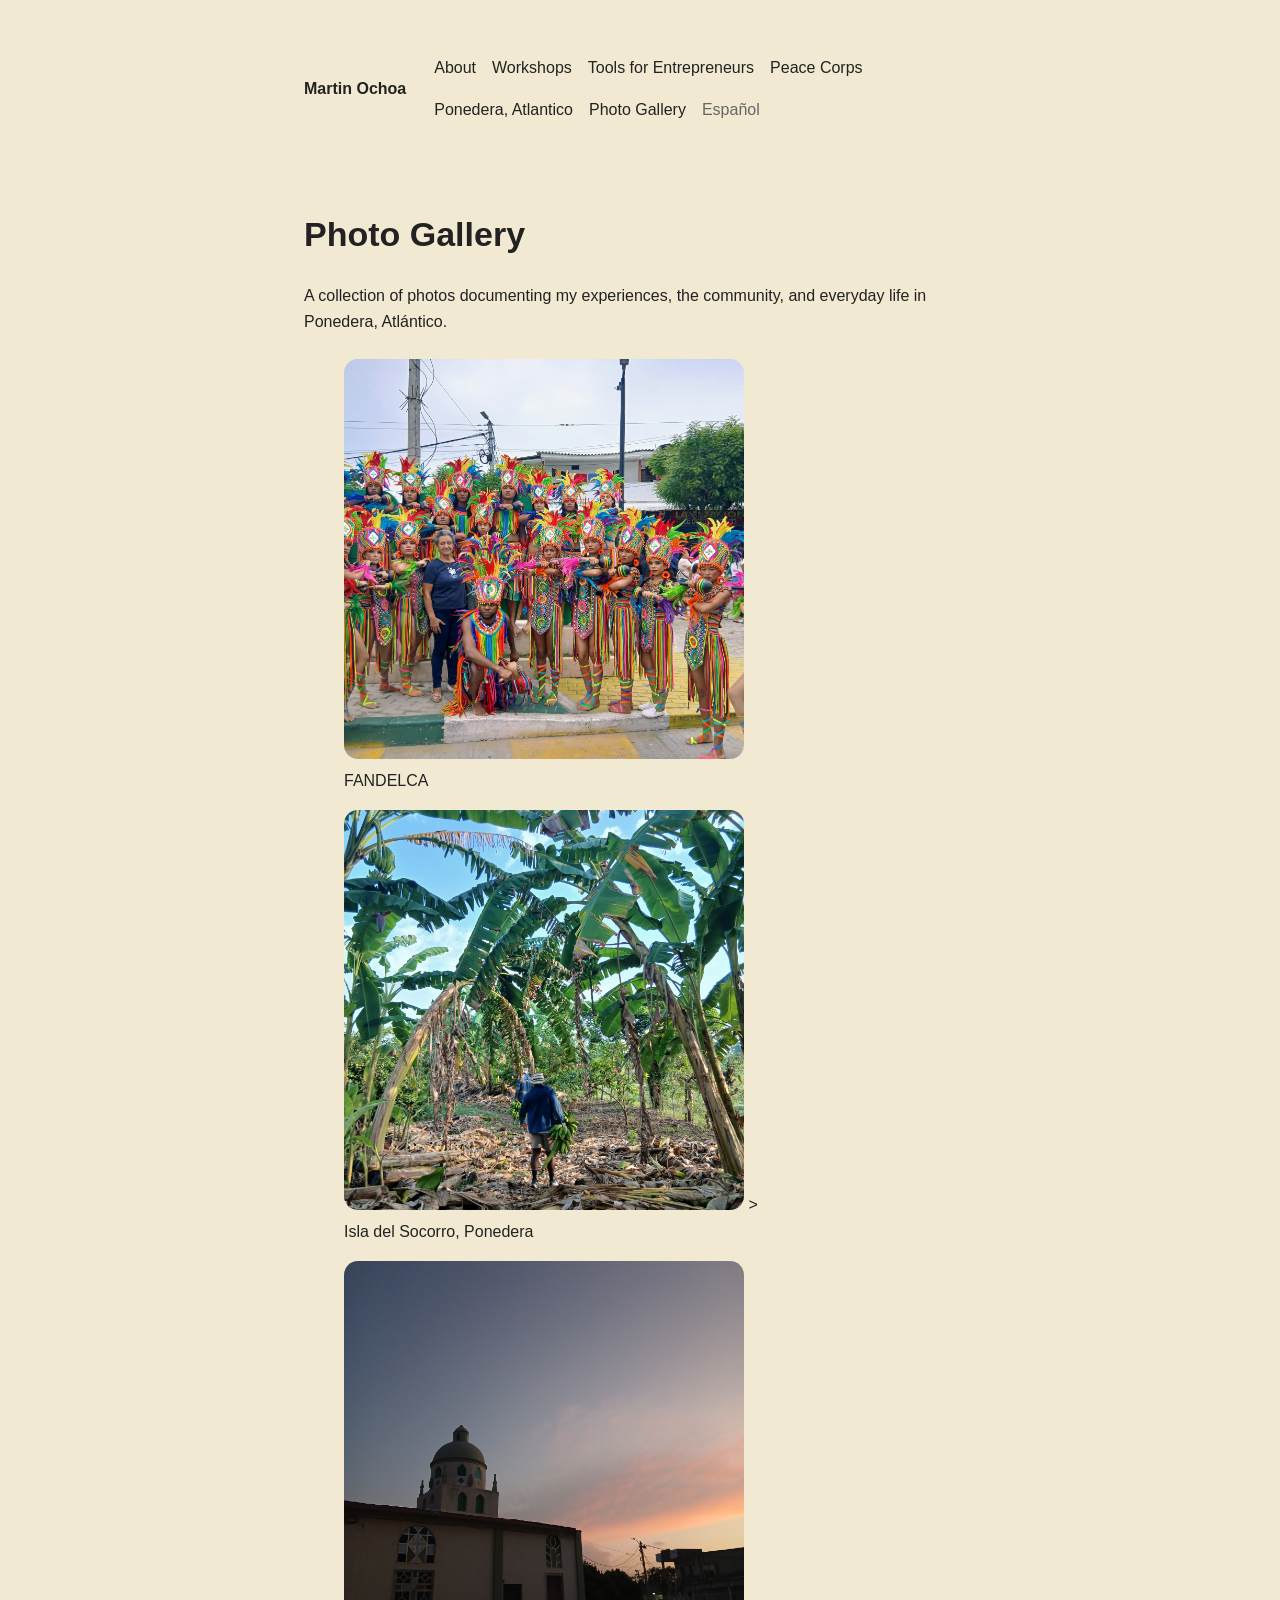
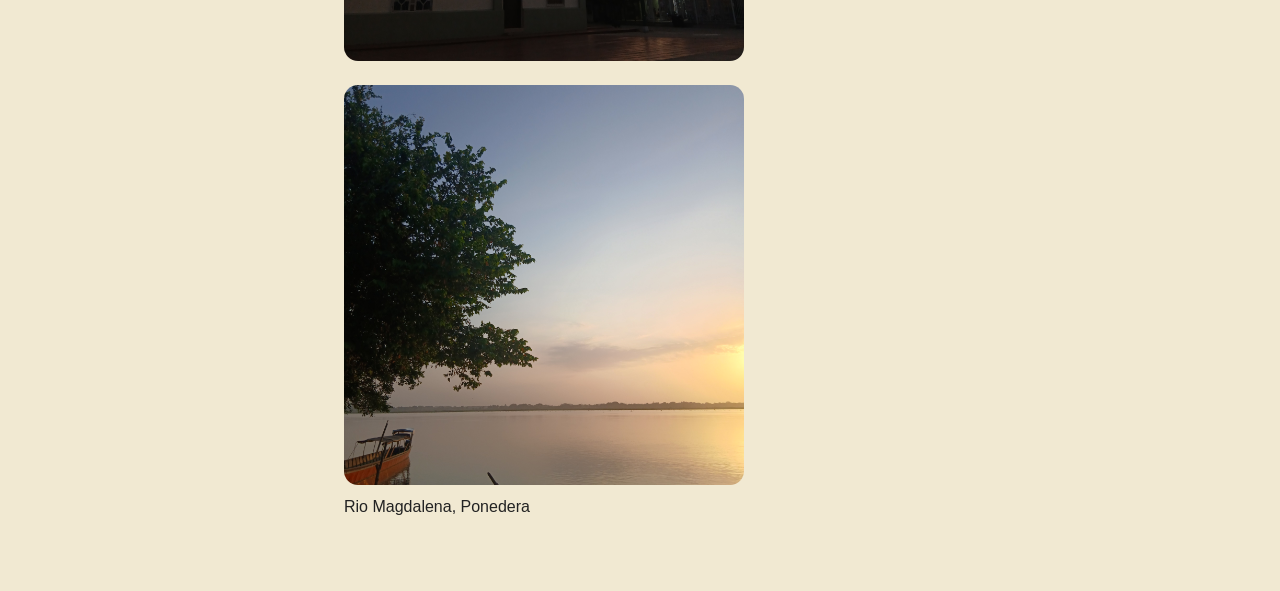
==== gallery.html @ 452b08e6 "Remove periods from figcaption text" ====
<!DOCTYPE html>
<html lang="en">

<head>
  <meta charset="UTF-8">
  <meta name="viewport" content="width=device-width, initial-scale=1.0">

  <title>Photo Gallery - Martin Ochoa</title>

  <link rel="stylesheet" href="style.css">
</head>

<body>

  <div class="container">

    <!-- HEADER -->

    <header>

      <a class="name" href="index.html">
        Martin Ochoa
      </a>

      <nav>

        <a
          href="about.html"
          data-en="About"
          data-es="Sobre mí"
        >
          About
        </a>

        <a
          href="workshops.html"
          data-en="Workshops"
          data-es="Talleres"
        >
          Workshops
        </a>

        <a
          href="tools.html"
          data-en="Tools for Entrepreneurs"
          data-es="Herramientas para Emprendedores"
        >
          Tools for Entrepreneurs
        </a>

        <a
          href="peace-corps.html"
          data-en="Peace Corps"
          data-es="Cuerpo de Paz"
        >
          Peace Corps
        </a>

        <a
          href="ponedera.html"
          data-en="Ponedera, Atlantico"
          data-es="Ponedera, Atlántico"
        >
          Ponedera, Atlantico
        </a>

        <a
          href="gallery.html"
          data-en="Photo Gallery"
          data-es="Galería de Fotos"
        >
          Photo Gallery
        </a>

        <button id="language-toggle">
          Español
        </button>

      </nav>

    </header>


    <!-- PHOTO GALLERY CONTENT -->

    <main>

      <h1
        data-en="Photo Gallery"
        data-es="Galería de Fotos"
      >
        Photo Gallery
      </h1>

      <p
        data-en="A collection of photos documenting my experiences, the community, and everyday life in Ponedera, Atlántico."
        data-es="Una colección de fotos que documentan mis experiencias, la comunidad y la vida cotidiana en Ponedera, Atlántico."
      >
        A collection of photos documenting my experiences, the community,
        and everyday life in Ponedera, Atlántico.
      </p>


      <div class="photo-gallery">

        <!-- PHOTO 1 -->

        <figure>

          <img src="PicFandelca.jpg" 
            alt="Fandelca" 
            class="Fandelca-picture">

          <figcaption
            data-en="Fandelca"
            data-es="Fandelca"
          >
            FANDELCA
          </figcaption>

        </figure>


        <!-- PHOTO 2 -->

        <figure>

          <img
            src="islasocorro.jpg"
            alt="islasocorro"
            class="imagen-isla">
          >

          <figcaption
            data-en="Socorro Island Ponedera"
            data-es="Isla del Socorro Ponedera"
          >
            Isla del Socorro, Ponedera
          </figcaption>

        </figure>


        <!-- PHOTO 3 -->

        <figure>

          <img
            src="Iglesiapon.jpg"
            alt="Ponedera Iglesia"
          >

          <figcaption
            data-en="San Jose Church, Ponedera."
            data-es="Parroquia San Jose, Ponedera"
             class="imagen-iglesia"
          
          Parroquia San Jose, Ponedera.
          </figcaption>

        </figure>


        <!-- PHOTO 4 -->

        <figure>

          <img
            src="tripleaaa.jpg"
            alt="triplea"
             class="imagen-triplea"
            
          >

          <figcaption
            data-en="Magdalena River, Ponedera"
            data-es="Malecon Ponedera"
          >
            Rio Magdalena, Ponedera
          </figcaption>

        </figure>

      </div>

    </main>

  </div>


  <script src="script.js"></script>

</body>

</html>
---- style.css ----
:root {
  --background: #F1E9D2;
  --text: #222222;
  --muted: #666666;
  --border: #dddddd;
}


/* BASIC RESET */

* {
  box-sizing: border-box;
}


html {
  scroll-behavior: smooth;
}


body {
  margin: 0;

  background: var(--background);
  color: var(--text);

  font-family:
    -apple-system,
    BlinkMacSystemFont,
    "Segoe UI",
    Helvetica,
    Arial,
    sans-serif;

  font-size: 16px;
  line-height: 1.65;
}


/* PAGE WIDTH */

.container {
  width: 100%;
  max-width: 720px;

  margin: 0 auto;

  padding: 55px 24px;
}


/* HEADER */

header {
  display: flex;
  align-items: center;

  gap: 28px;

  margin-bottom: 90px;
}


.name {
  margin-right: auto;

  font-weight: 600;

  white-space: nowrap;
}


nav {
  display: flex;
  align-items: center;

  gap: 16px;

  flex-wrap: wrap;
}


/* LINKS */

a {
  color: var(--text);

  text-decoration: none;
}


a:hover {
  text-decoration: underline;
}


/* MAIN */

main {
  max-width: 640px;
}


h1 {
  margin-top: 0;
  margin-bottom: 28px;

  font-size: 34px;
  line-height: 1.2;

  font-weight: 650;
}


h2 {
  margin-top: 55px;
  margin-bottom: 18px;

  font-size: 22px;
}


p {
  margin-top: 0;
  margin-bottom: 24px;
}


/* PROFILE PICTURE */

.profile-picture {
  width: 100%;
  max-width: 320px;

  height: auto;

  display: block;

  margin-top: 35px;

  border-radius: 4px;
}


/* LANGUAGE BUTTON */

#language-toggle {
  padding: 0;

  background: none;

  border: none;

  color: var(--muted);

  font: inherit;

  cursor: pointer;
}


#language-toggle:hover {
  color: var(--text);

  text-decoration: underline;
}


/* FOOTER */

footer {
  margin-top: 70px;
}


.footer-links {
  margin: 0;

  padding-left: 20px;
}


.footer-links li {
  margin-bottom: 4px;
}


/* MOBILE */

@media (max-width: 700px) {

  .container {
    padding: 32px 20px;
  }


  header {
    flex-direction: column;

    align-items: flex-start;

    gap: 18px;

    margin-bottom: 60px;
  }


  nav {
    justify-content: flex-start;
  }


  h1 {
    font-size: 30px;
  }

}

/* PHOTO GALLERY */

.photo-gallery img {
  width: 400px;
  height: 400px;
  object-fit: cover;
  border-radius: 14px;
}

/* WORKSHOP IMAGES */

.imagen-chess,
.imagen-finanzas,
.imagen-poster,
.imagen-ingles {
  width: 300px;
  height: 310px;
  object-fit: cover;
  border-radius: 12px;
  margin: 20px 0;
  display: block;
}
/* PROFILE PICTURE + TEXT */

.profile-section {
  display: flex;
  align-items: center;
  gap: 35px;
  margin-top: 35px;
}

.profile-picture {
  width: 250px;
  height: auto;
  flex-shrink: 0;
  border-radius: 4px;
}
.imagen-pc {
  width: 250px;
  height: auto;
  display: block;
  border-radius: 4px;
}
.imagen-miami {
  width: 300px;
  height: auto;
  display: block;
  border-radius: 6px;
.profile-text {
  flex: 1;
}

.profile-text h2 {
  margin-top: 0;
}


/* MOBILE */

@media (max-width: 650px) {

  .profile-section {
    flex-direction: column;
    align-items: flex-start;
  }

  .profile-picture {
    width: 100%;
    max-width: 300px;
  }

}
.survey-link {
  color: #264bbd;
  font-family: Georgia, serif;
  font-size: 18px;
  font-weight: bold;
  text-decoration: none;
}

.survey-link:hover {
  olor: #264bbd;
  font-family: Georgia, serif;
  font-size: 18px;
  font-weight: bold;
  text-decoration: none;
  text-decoration: underline;
}
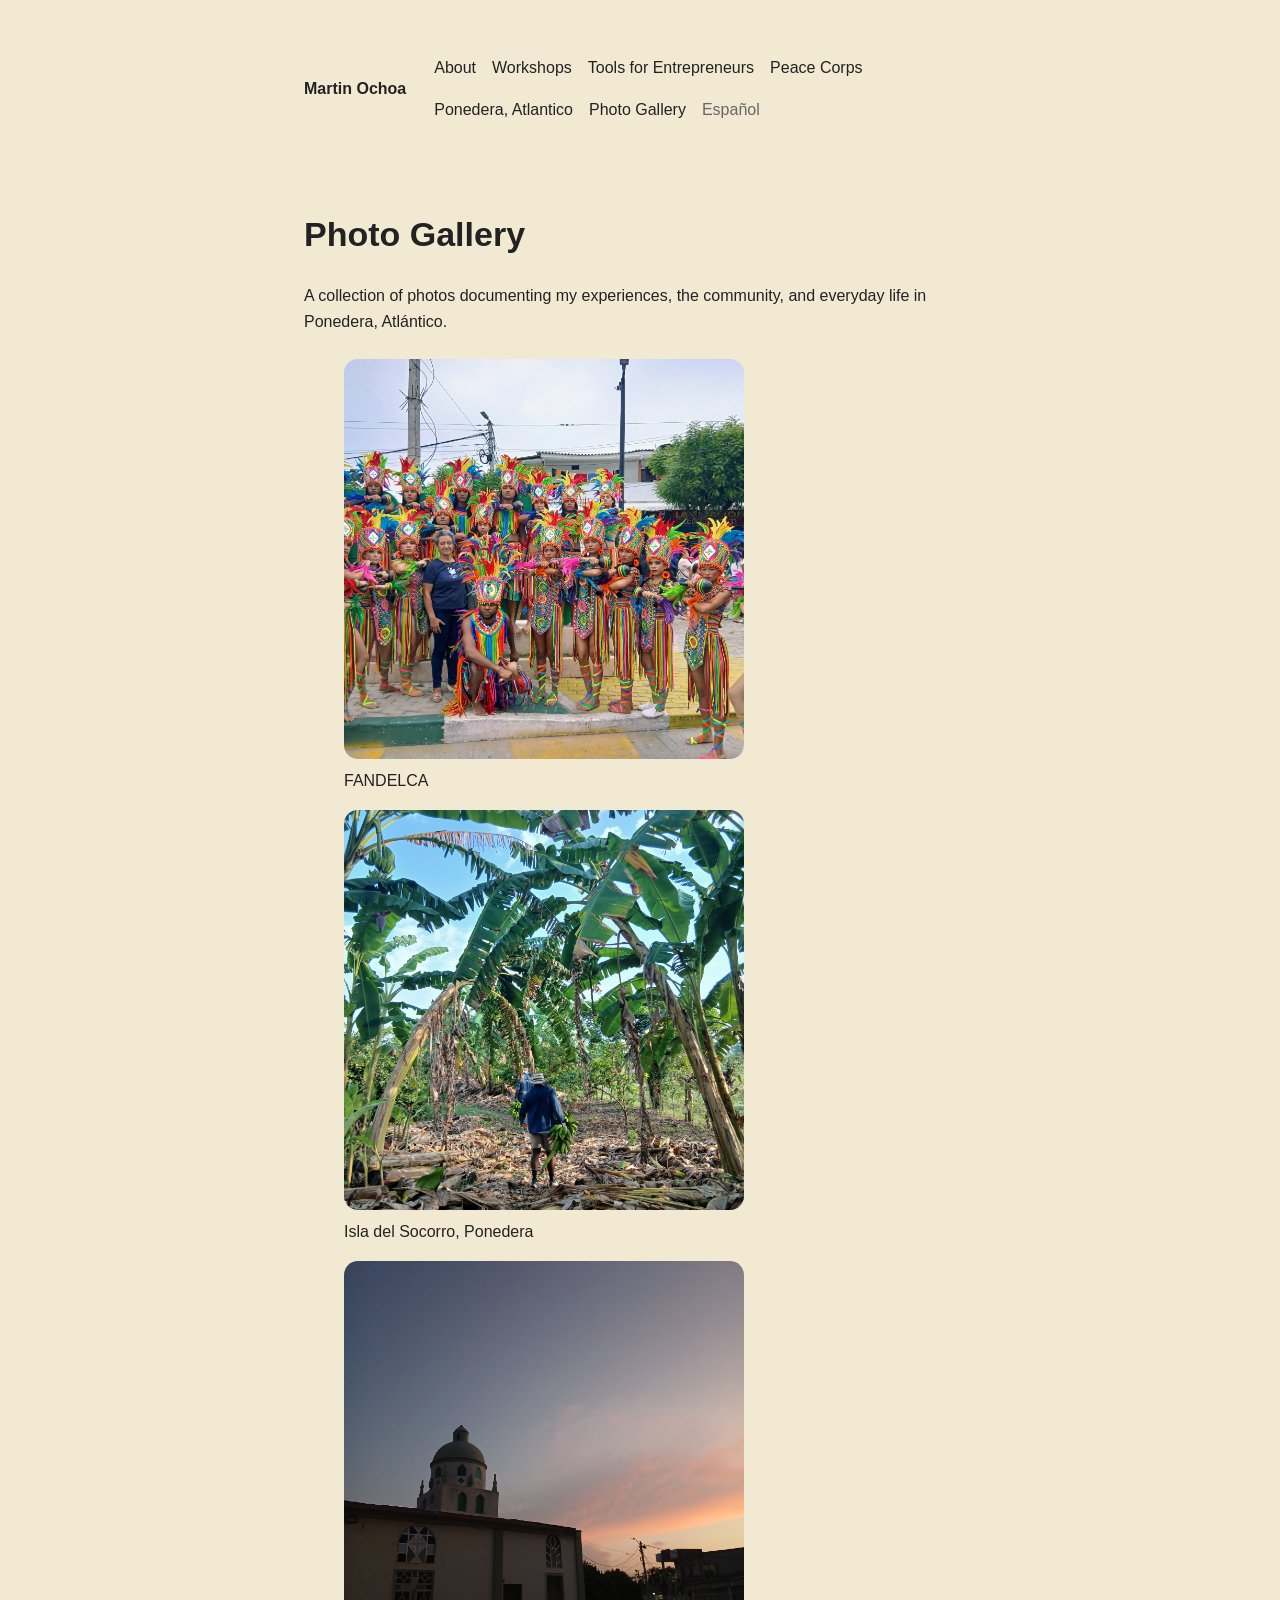
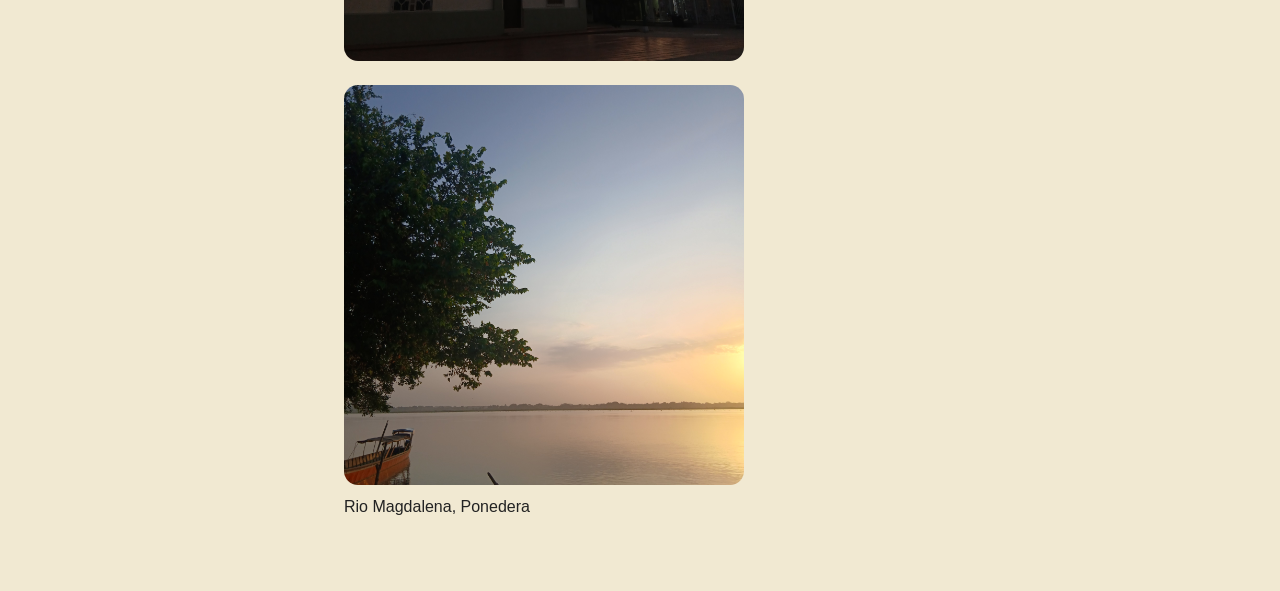
==== commit d3865554: "Fix img tag by removing extra closing tag Removed unnecessary closing tag for img element." ====
--- a/gallery.html
+++ b/gallery.html
@@ -129,8 +129,7 @@
             src="islasocorro.jpg"
             alt="islasocorro"
             class="imagen-isla">
-          >
-
+          
           <figcaption
             data-en="Socorro Island Ponedera"
             data-es="Isla del Socorro Ponedera"
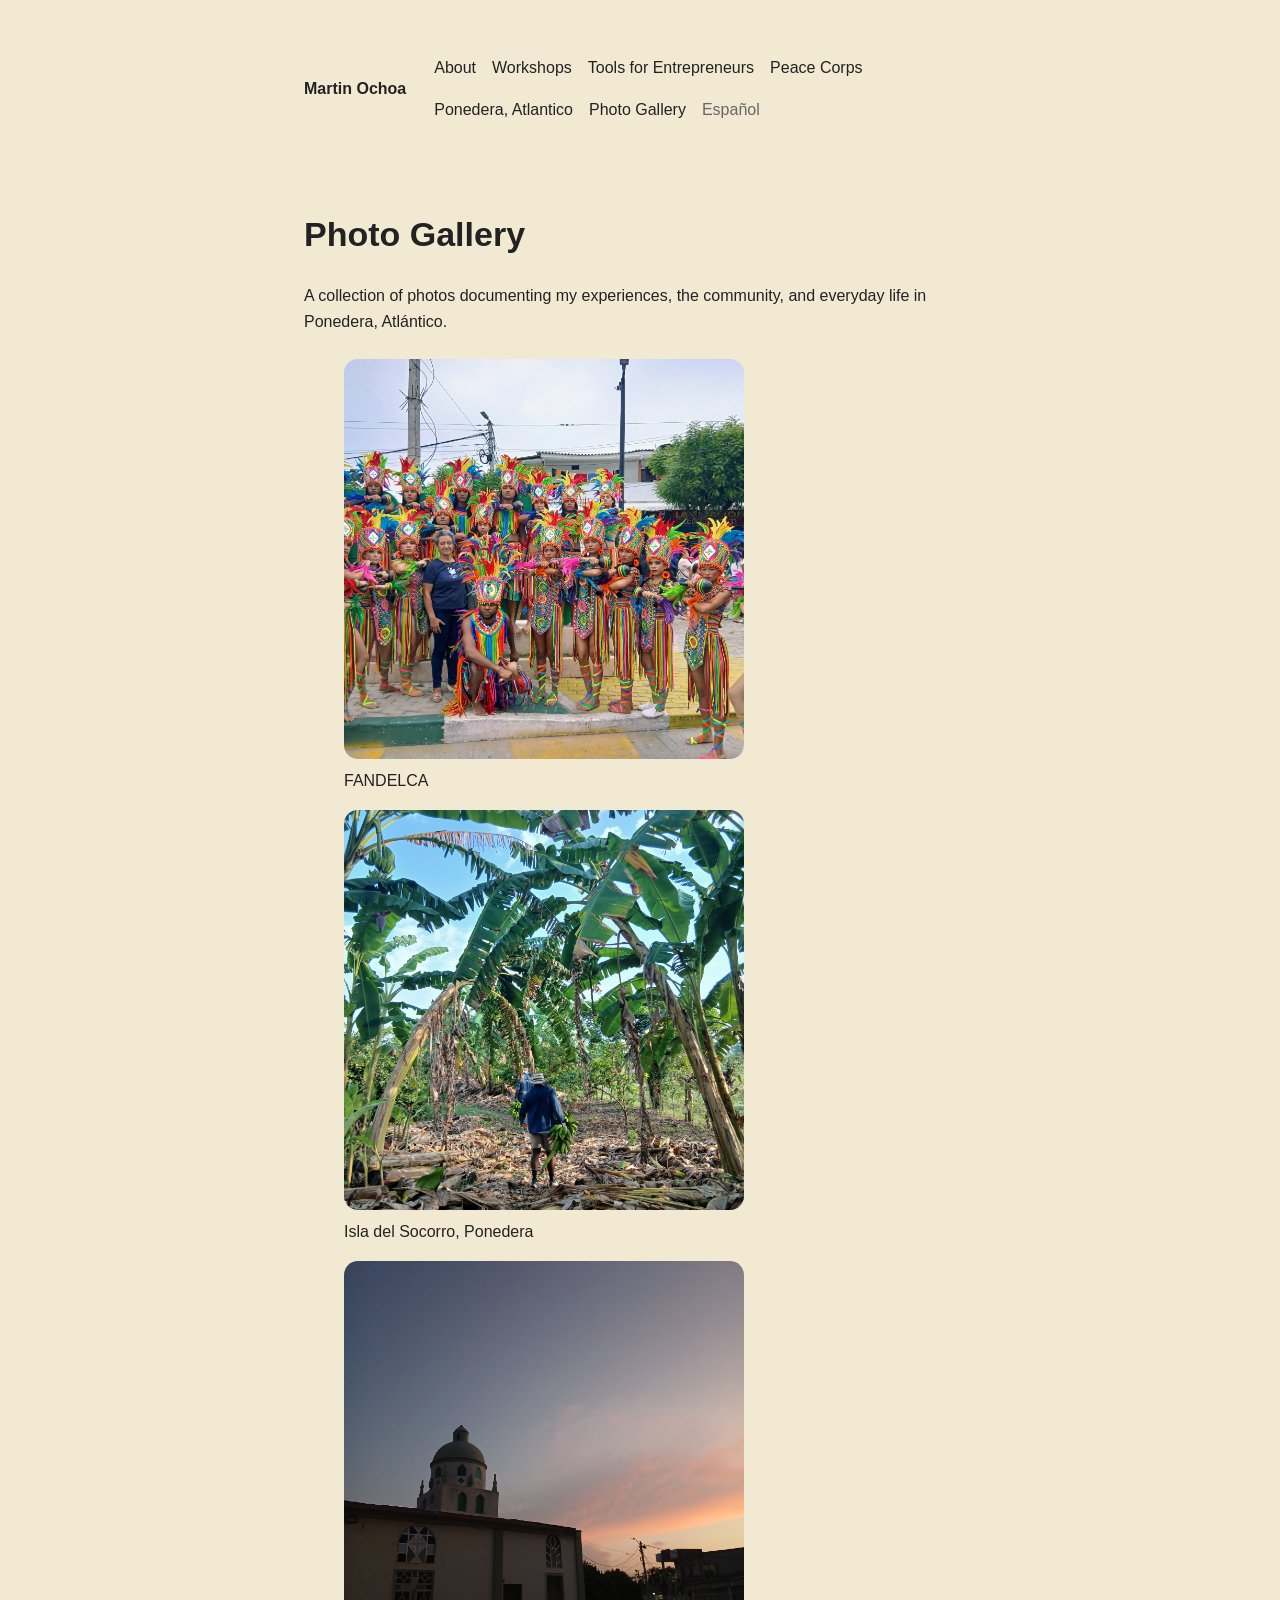
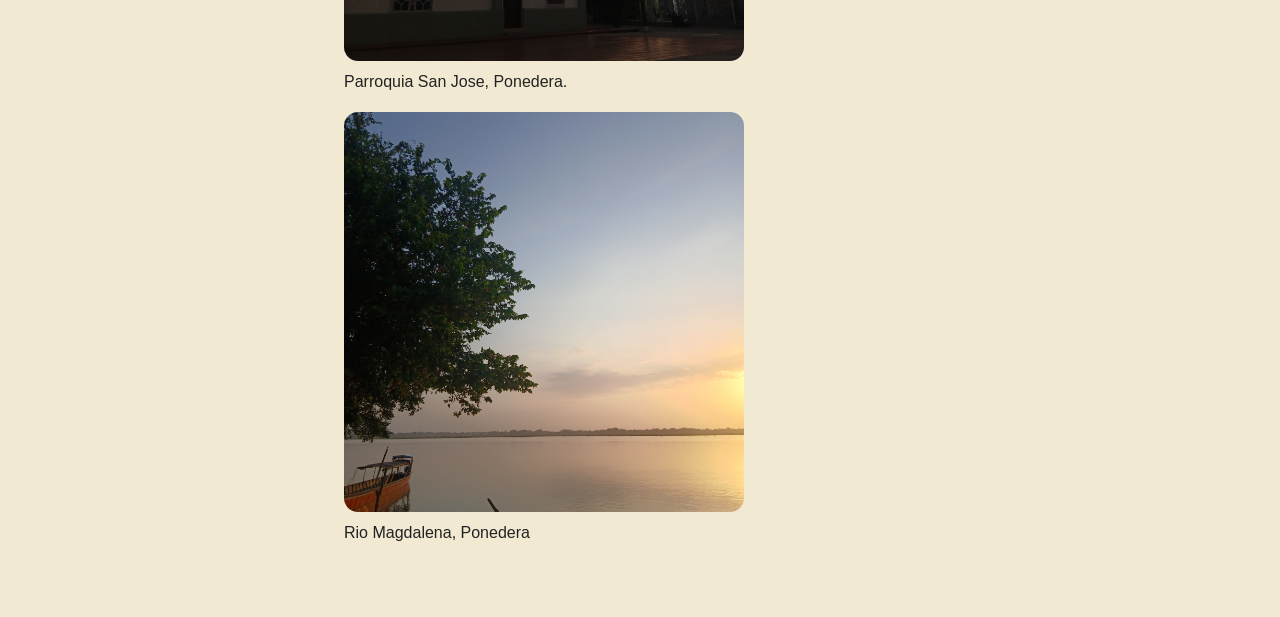
==== commit 02e70d63: "Enhance gallery image and caption structure Added class to image and cleaned up figcaption." ====
--- a/gallery.html
+++ b/gallery.html
@@ -147,16 +147,16 @@
           <img
             src="Iglesiapon.jpg"
             alt="Ponedera Iglesia"
-          >
-
+            class="imagen-iglesia"
+            >
+          
           <figcaption
             data-en="San Jose Church, Ponedera."
             data-es="Parroquia San Jose, Ponedera"
-             class="imagen-iglesia"
-          
-          Parroquia San Jose, Ponedera.
-          </figcaption>
-
+             >
+            Parroquia San Jose, Ponedera.
+             </figcaption>
+        
         </figure>
 
 
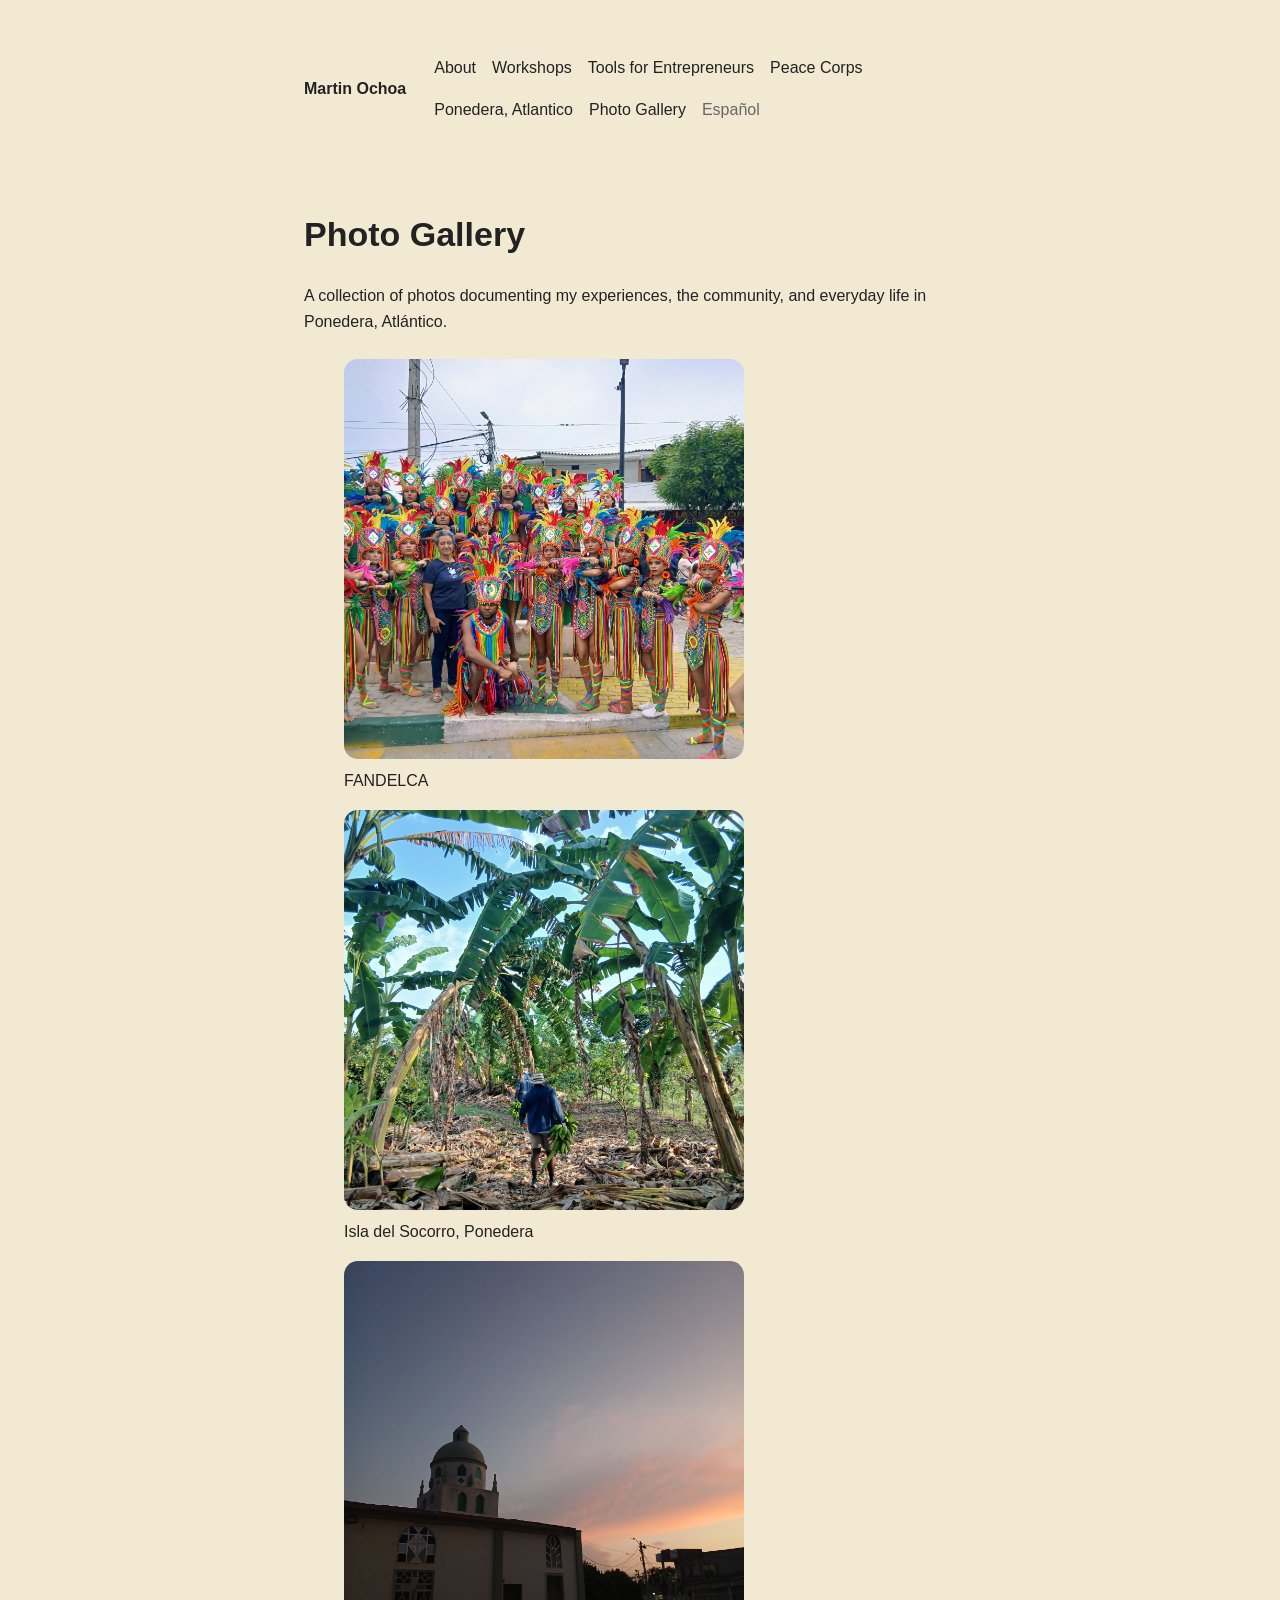
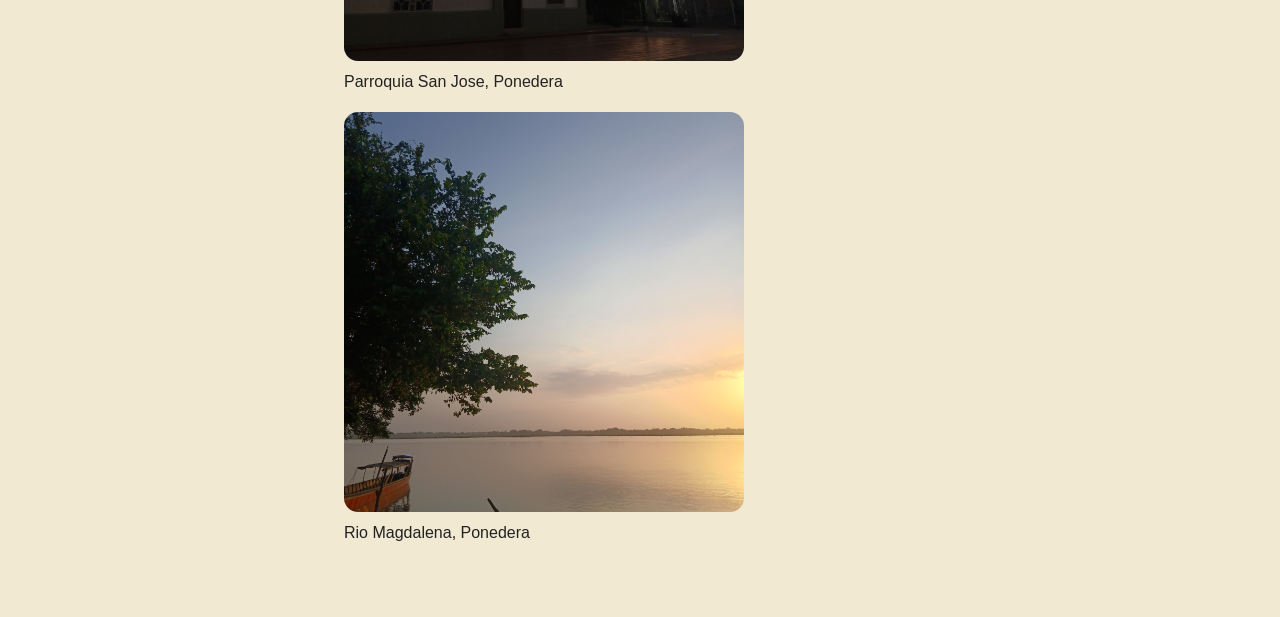
==== commit 85a02783: "Fix figcaption text formatting in gallery.html" ====
--- a/gallery.html
+++ b/gallery.html
@@ -154,7 +154,7 @@
             data-en="San Jose Church, Ponedera."
             data-es="Parroquia San Jose, Ponedera"
              >
-            Parroquia San Jose, Ponedera.
+            Parroquia San Jose, Ponedera
              </figcaption>
         
         </figure>
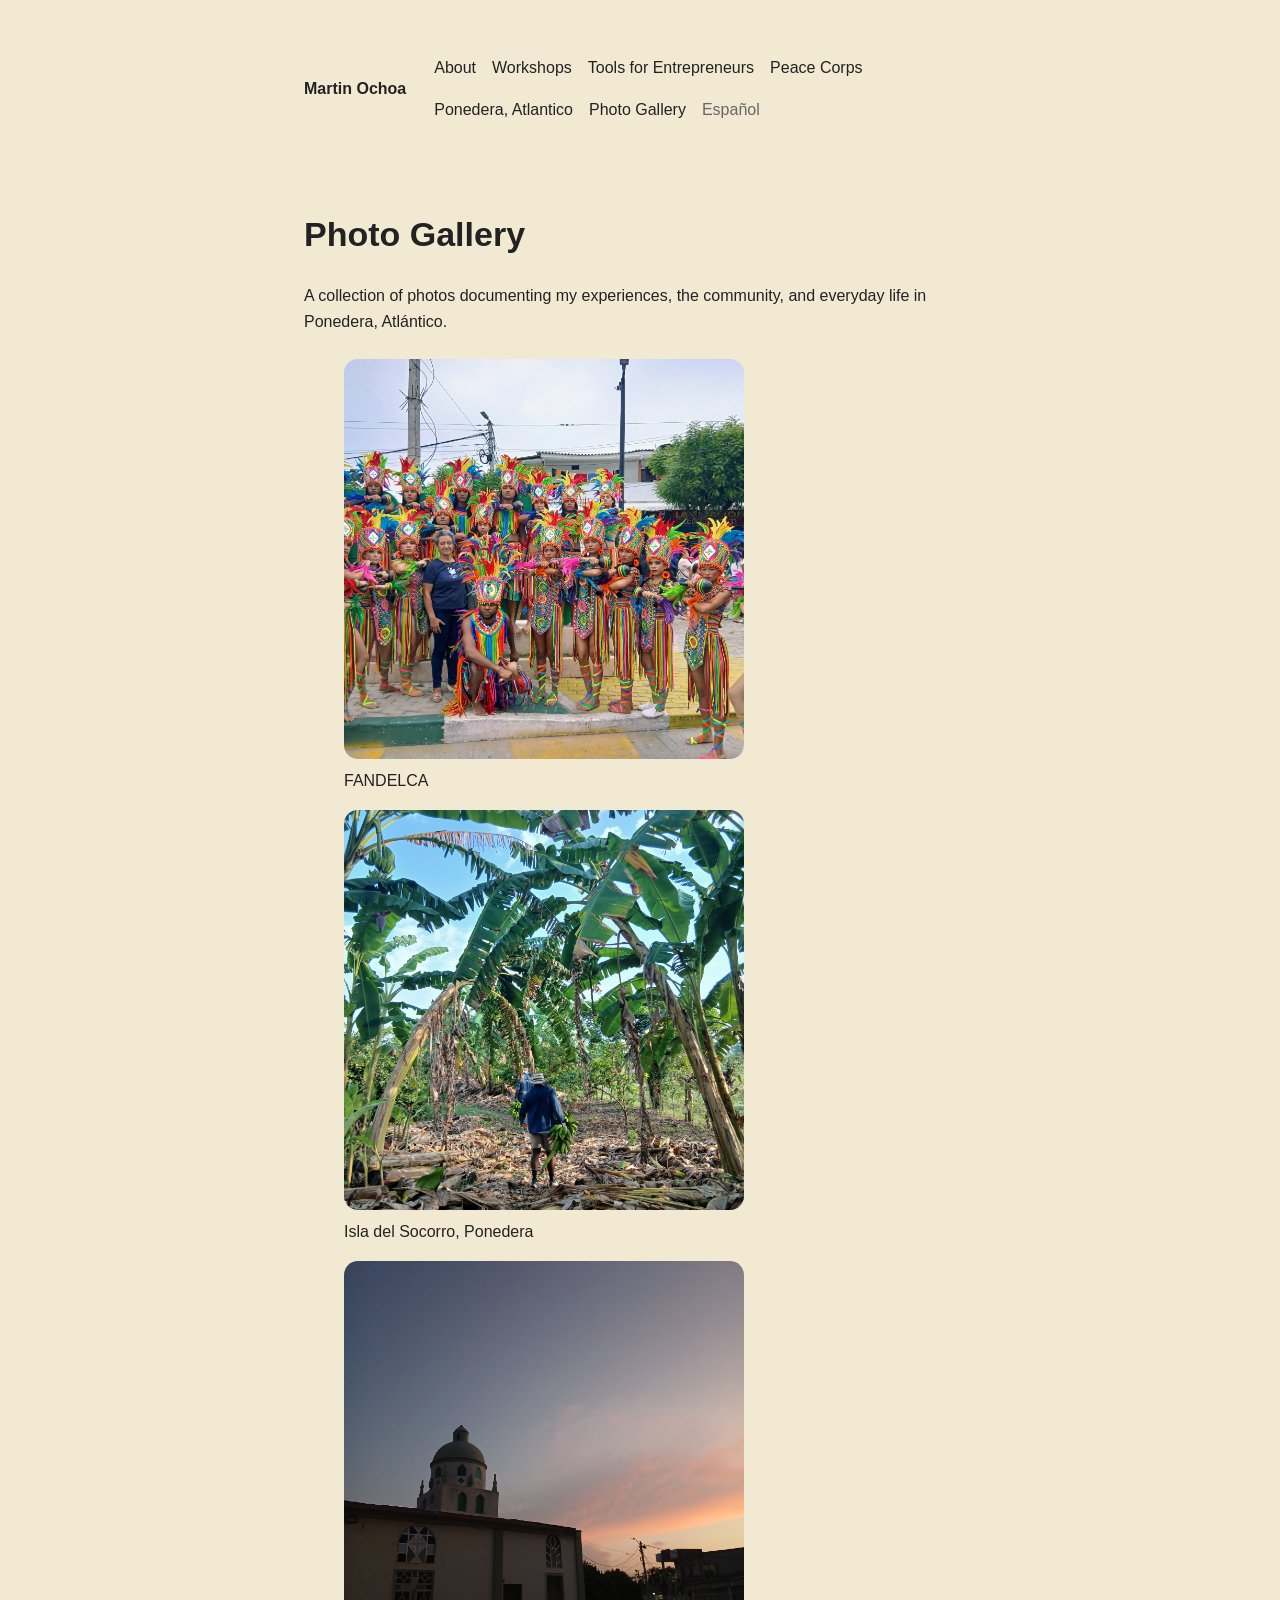
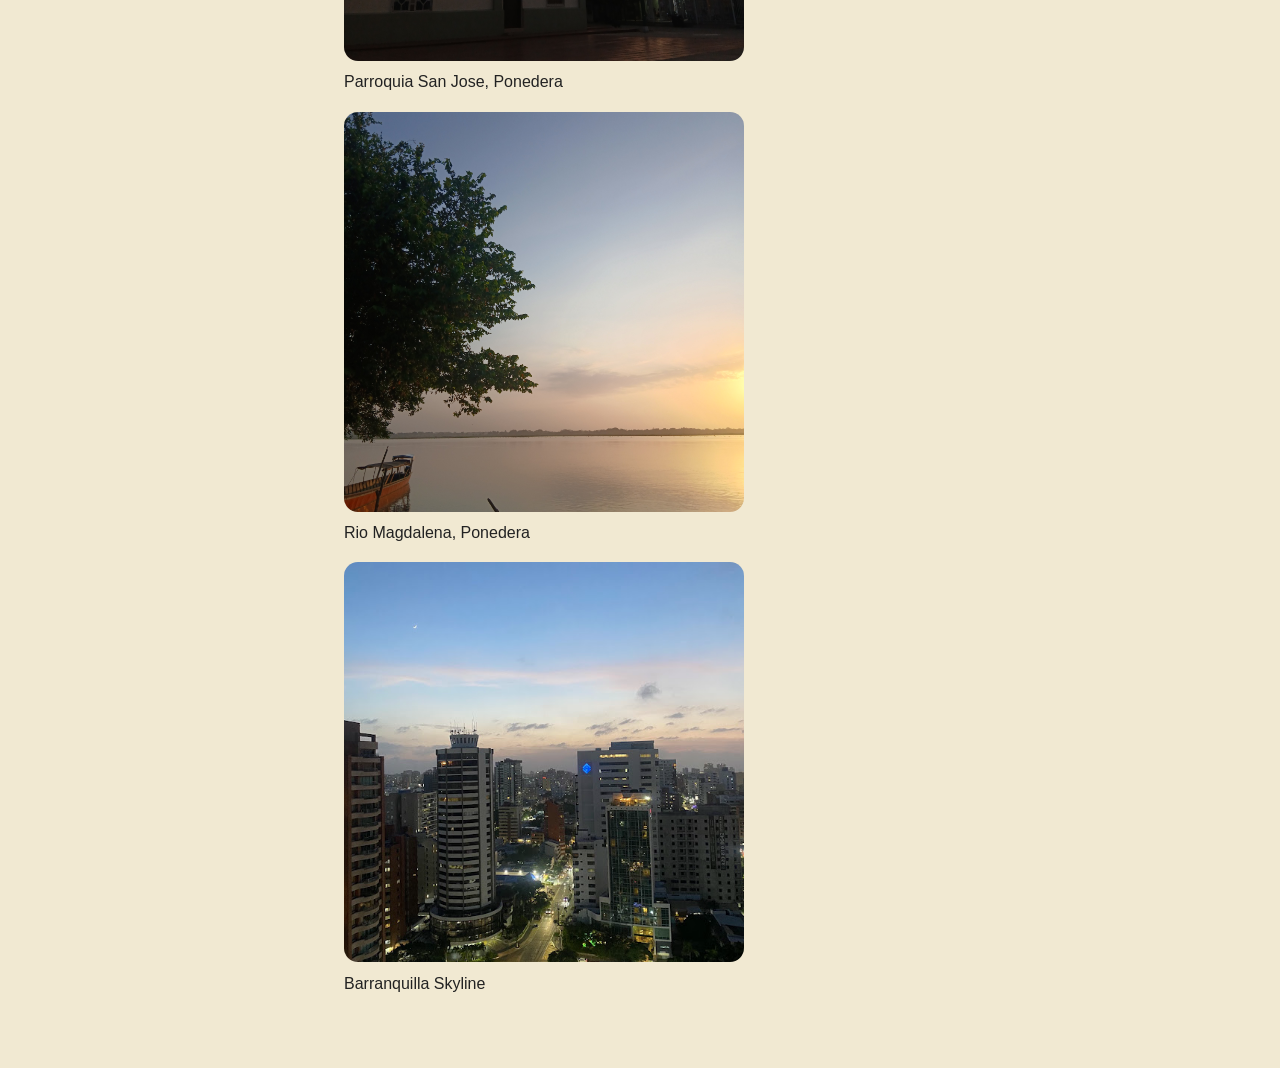
==== commit c11041d1: "Add Barranquilla Skyline image and caption" ====
--- a/gallery.html
+++ b/gallery.html
@@ -179,7 +179,24 @@
           </figcaption>
 
         </figure>
-
+                      <!-- PHOTO 5 -->
+
+        <figure>
+
+          <img
+            src="baqskyline.png"
+            alt="baqskyline"
+            class="imagen-skyline"
+            >
+          
+          <figcaption
+            data-en="Barranquilla Skyline"
+            data-es="Barranquilla, Atardecer"
+             >
+            Barranquilla Skyline
+             </figcaption>
+        
+        </figure>
       </div>
 
     </main>
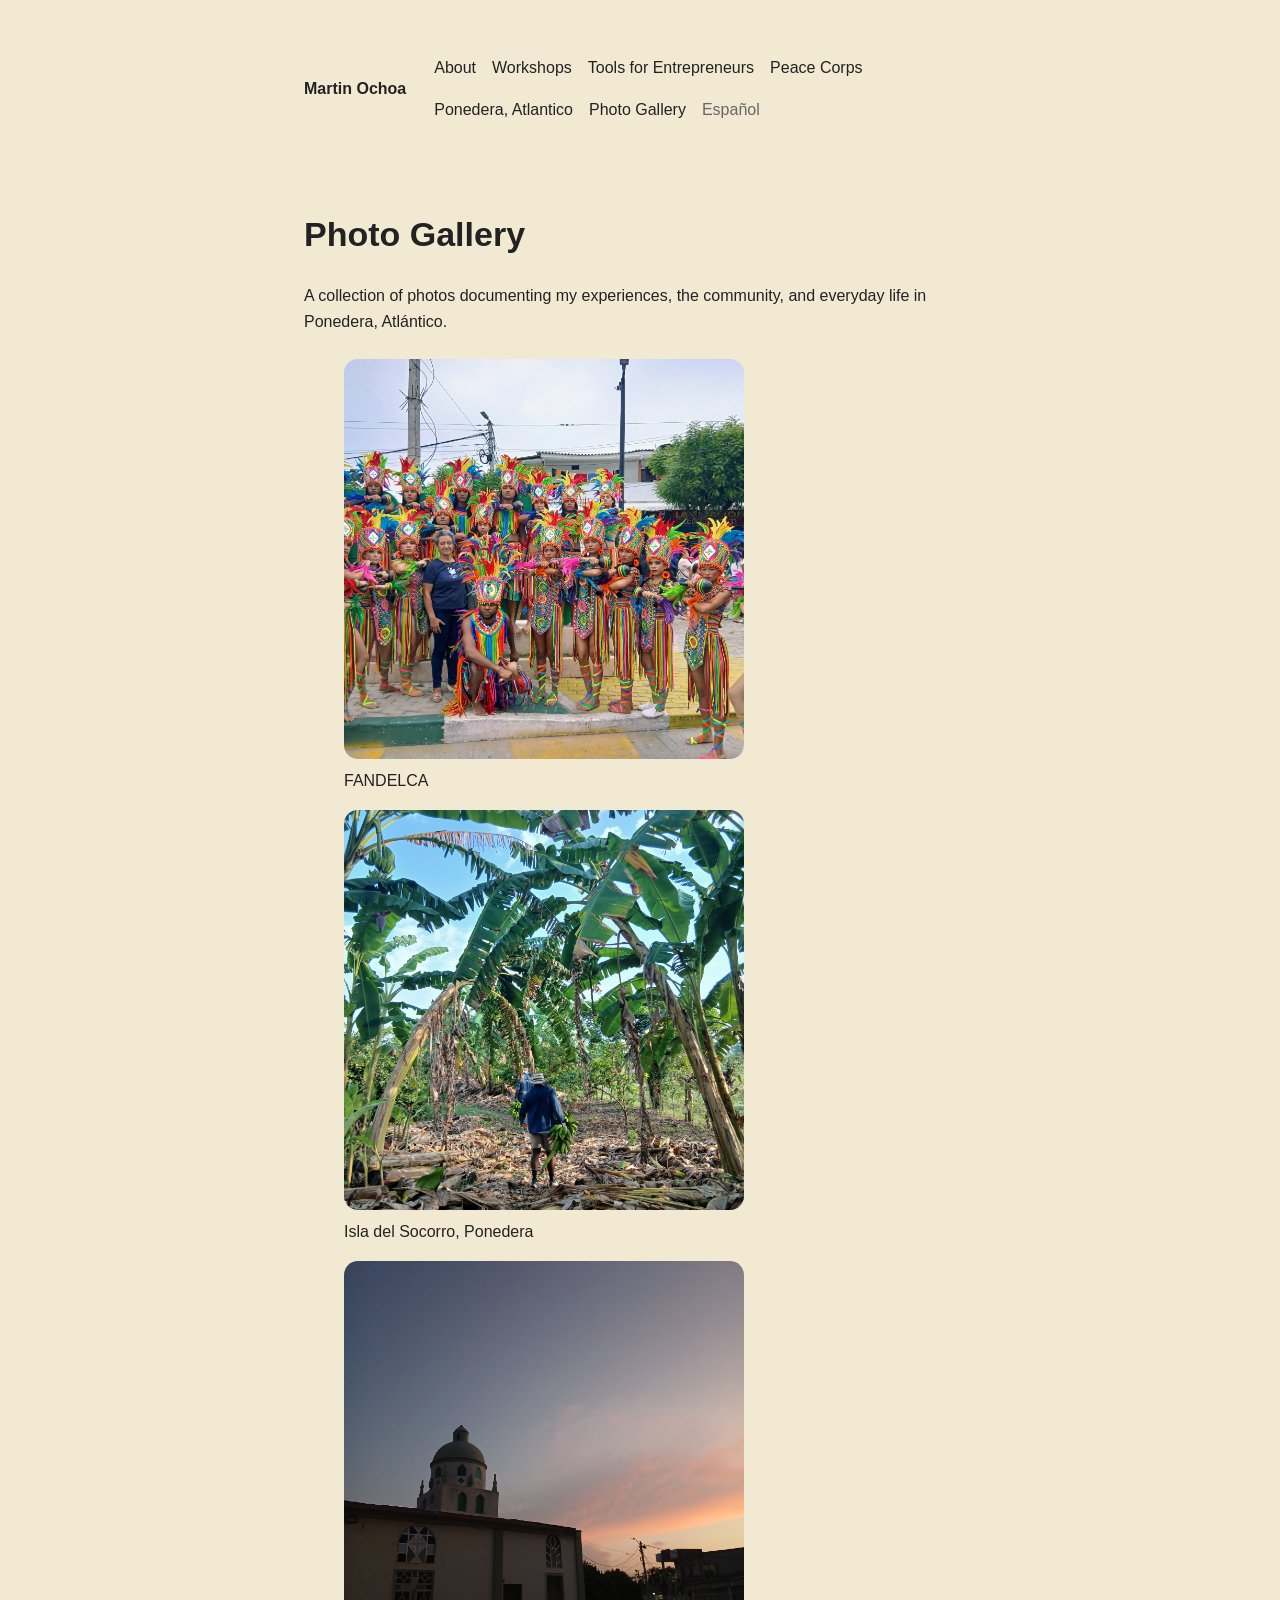
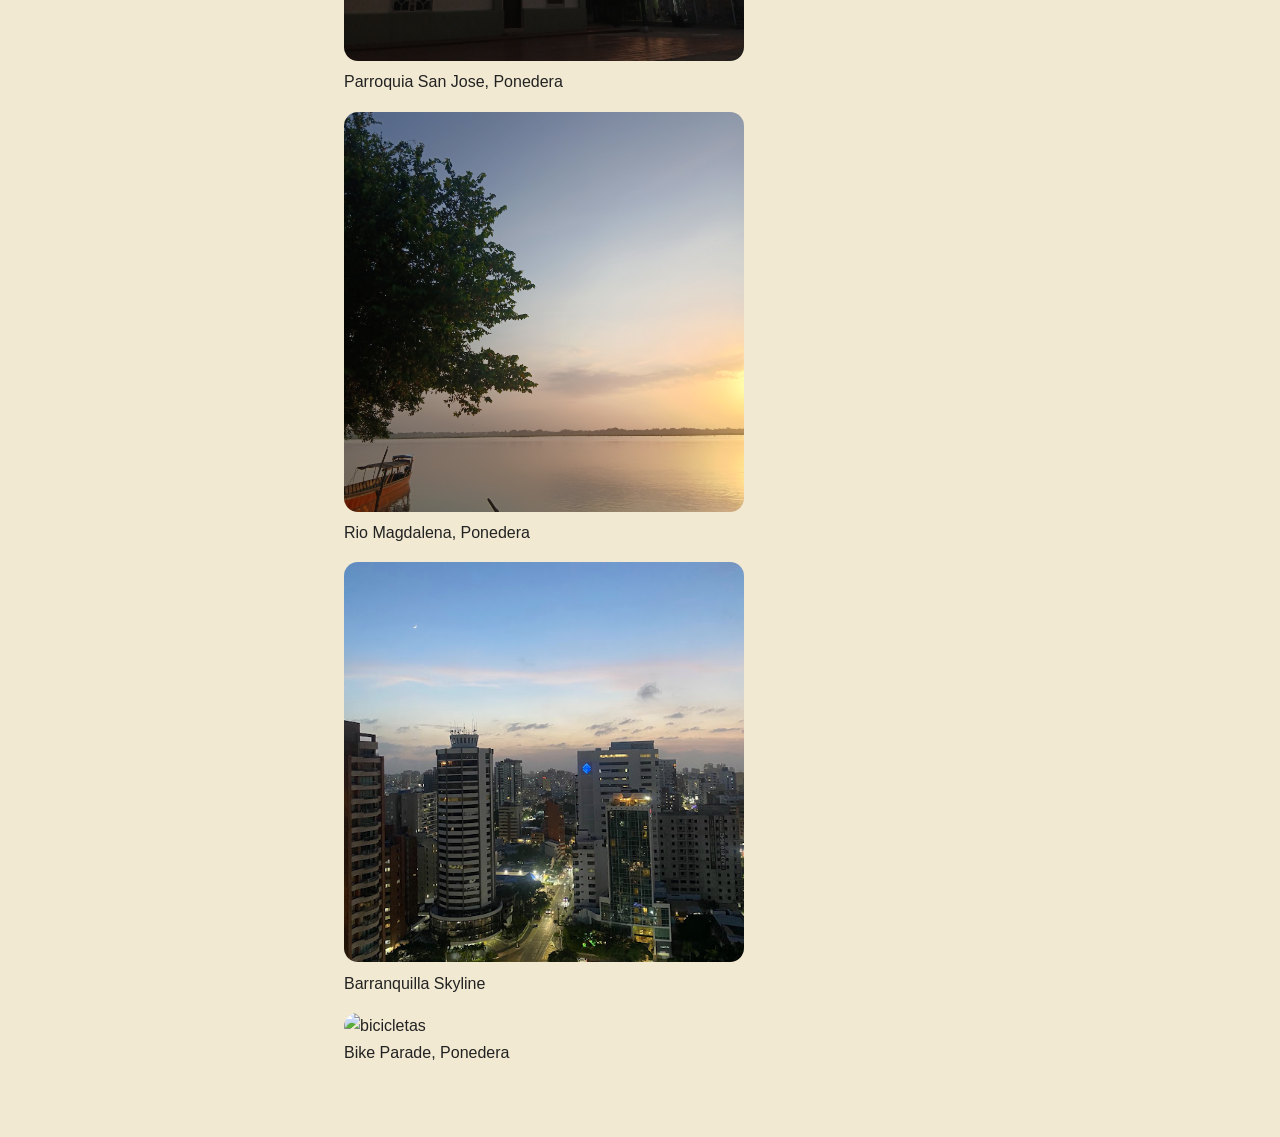
==== commit 5955b78b: "Add new figure for Bike Parade in gallery" ====
--- a/gallery.html
+++ b/gallery.html
@@ -197,6 +197,24 @@
              </figcaption>
         
         </figure>
+        <!-- PHOTO 6 -->
+
+        <figure>
+
+          <img
+            src="bicicletas.HEIC"
+            alt="bicicletas"
+            class="imagen-bicis"
+            >
+          
+          <figcaption
+            data-en="Bike Parade, Ponedera"
+            data-es="Ciclo-via, Ponedera"
+             >
+            Bike Parade, Ponedera
+             </figcaption>
+        
+        </figure>
       </div>
 
     </main>
--- a/style.css
+++ b/style.css
@@ -231,10 +231,10 @@
 .imagen-finanzas,
 .imagen-poster,
 .imagen-ingles {
-  width: 300px;
-  height: 310px;
+  width: 100%;
+  height: auto;
   object-fit: cover;
-  border-radius: 12px;
+  border-radius: 4px;
   margin: 20px 0;
   display: block;
 }
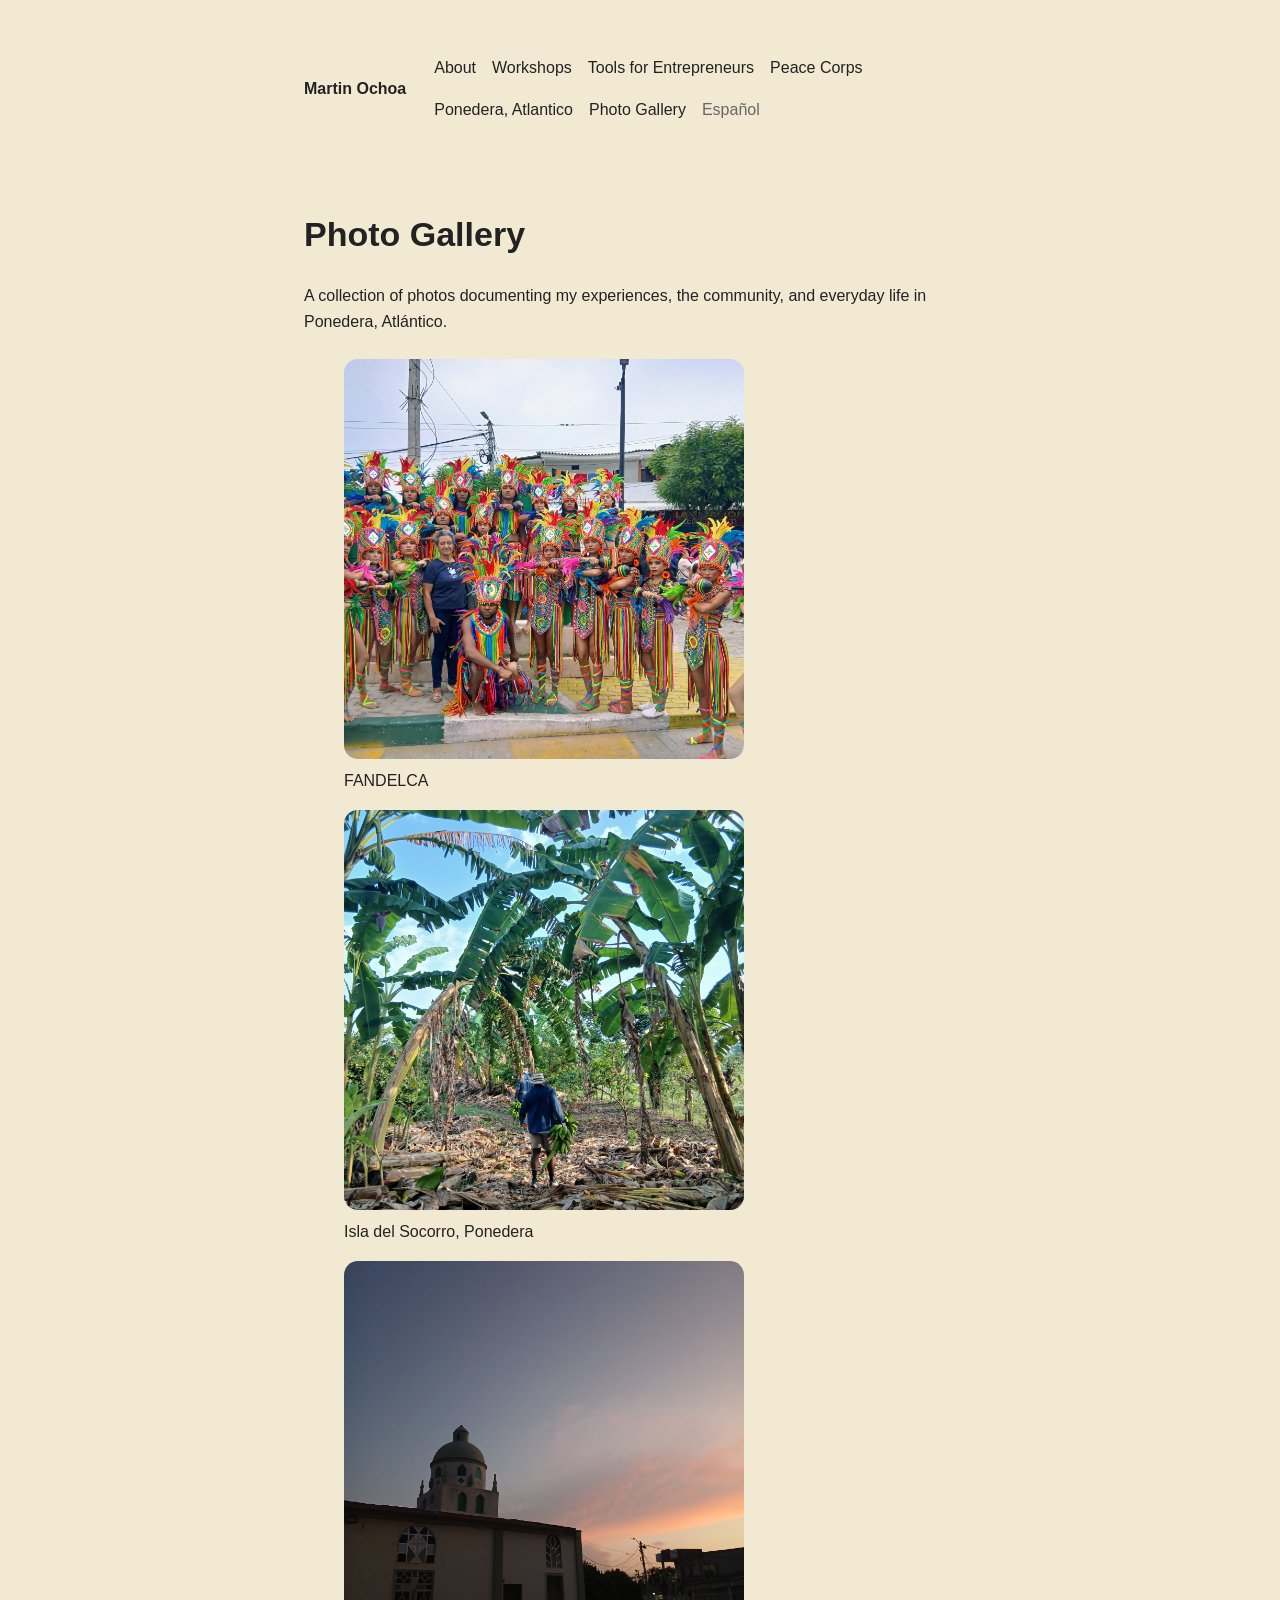
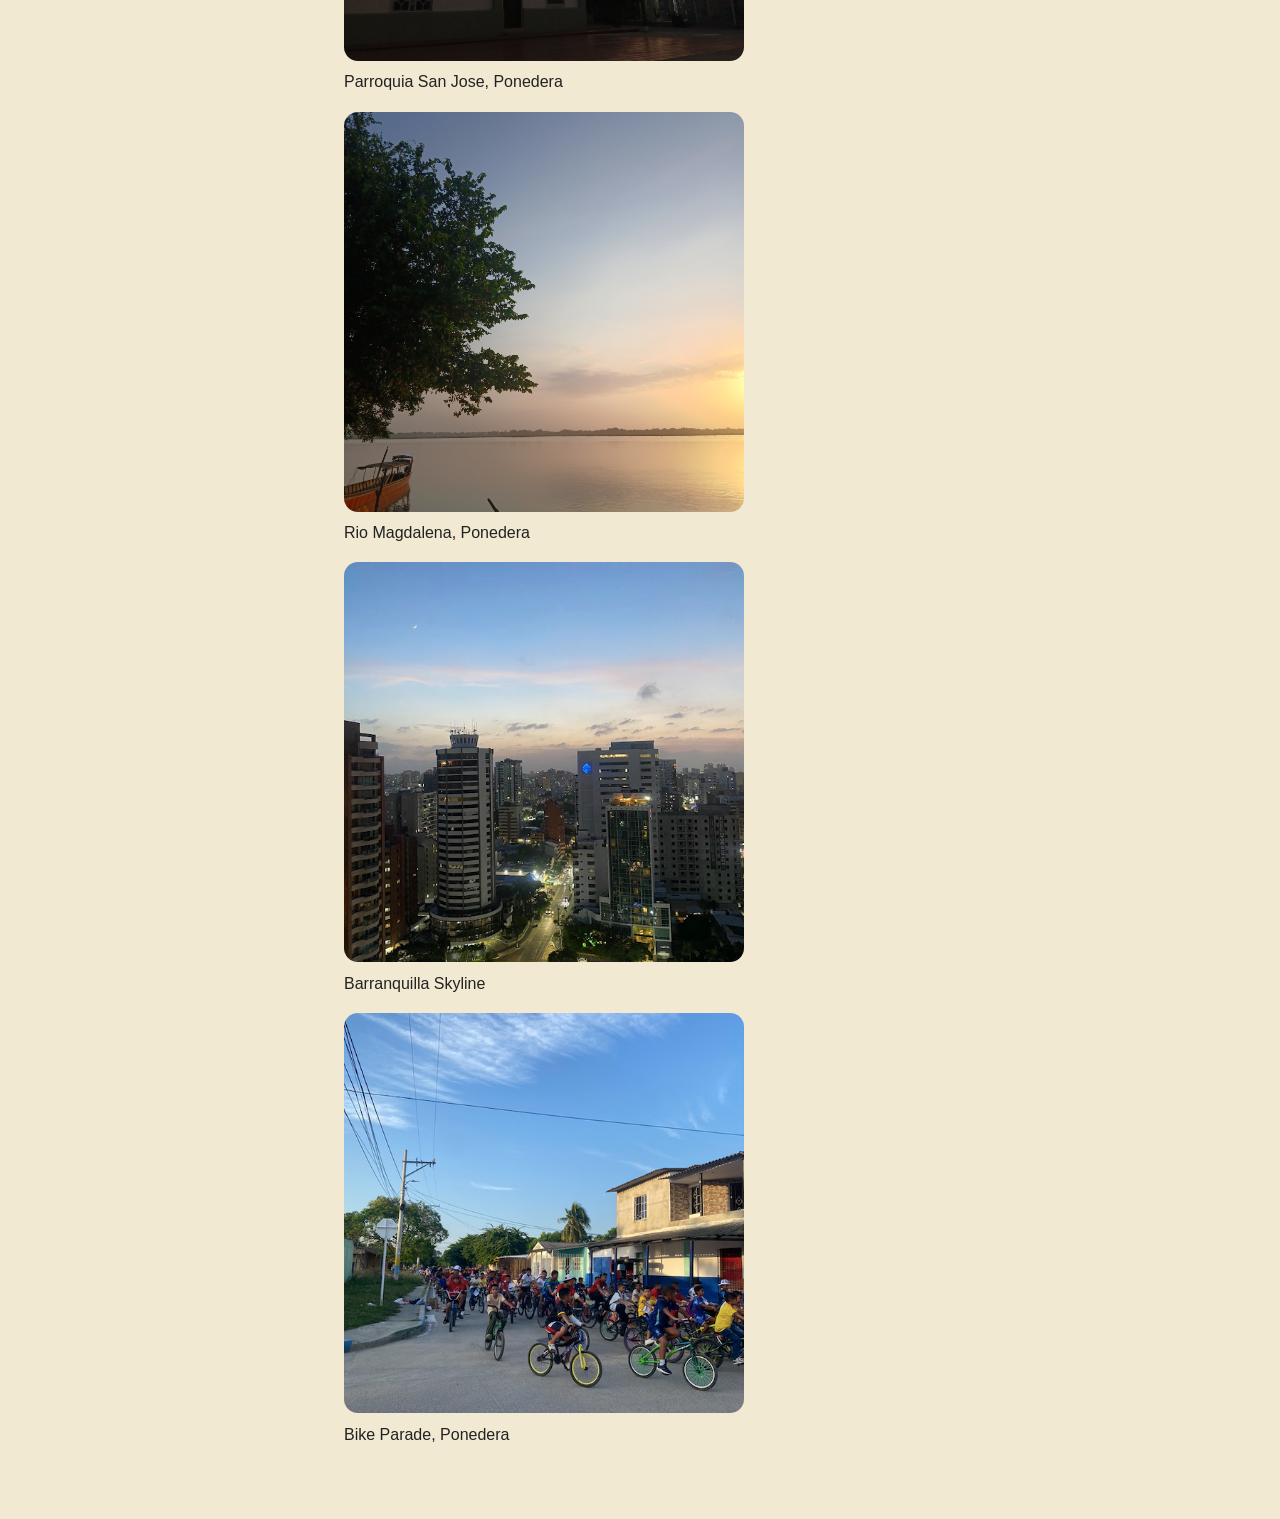
==== commit 2ce844a9: "Change image source from bicicletas.HEIC to bicis.png" ====
--- a/gallery.html
+++ b/gallery.html
@@ -202,7 +202,7 @@
         <figure>
 
           <img
-            src="bicicletas.HEIC"
+            src="bicis.png"
             alt="bicicletas"
             class="imagen-bicis"
             >
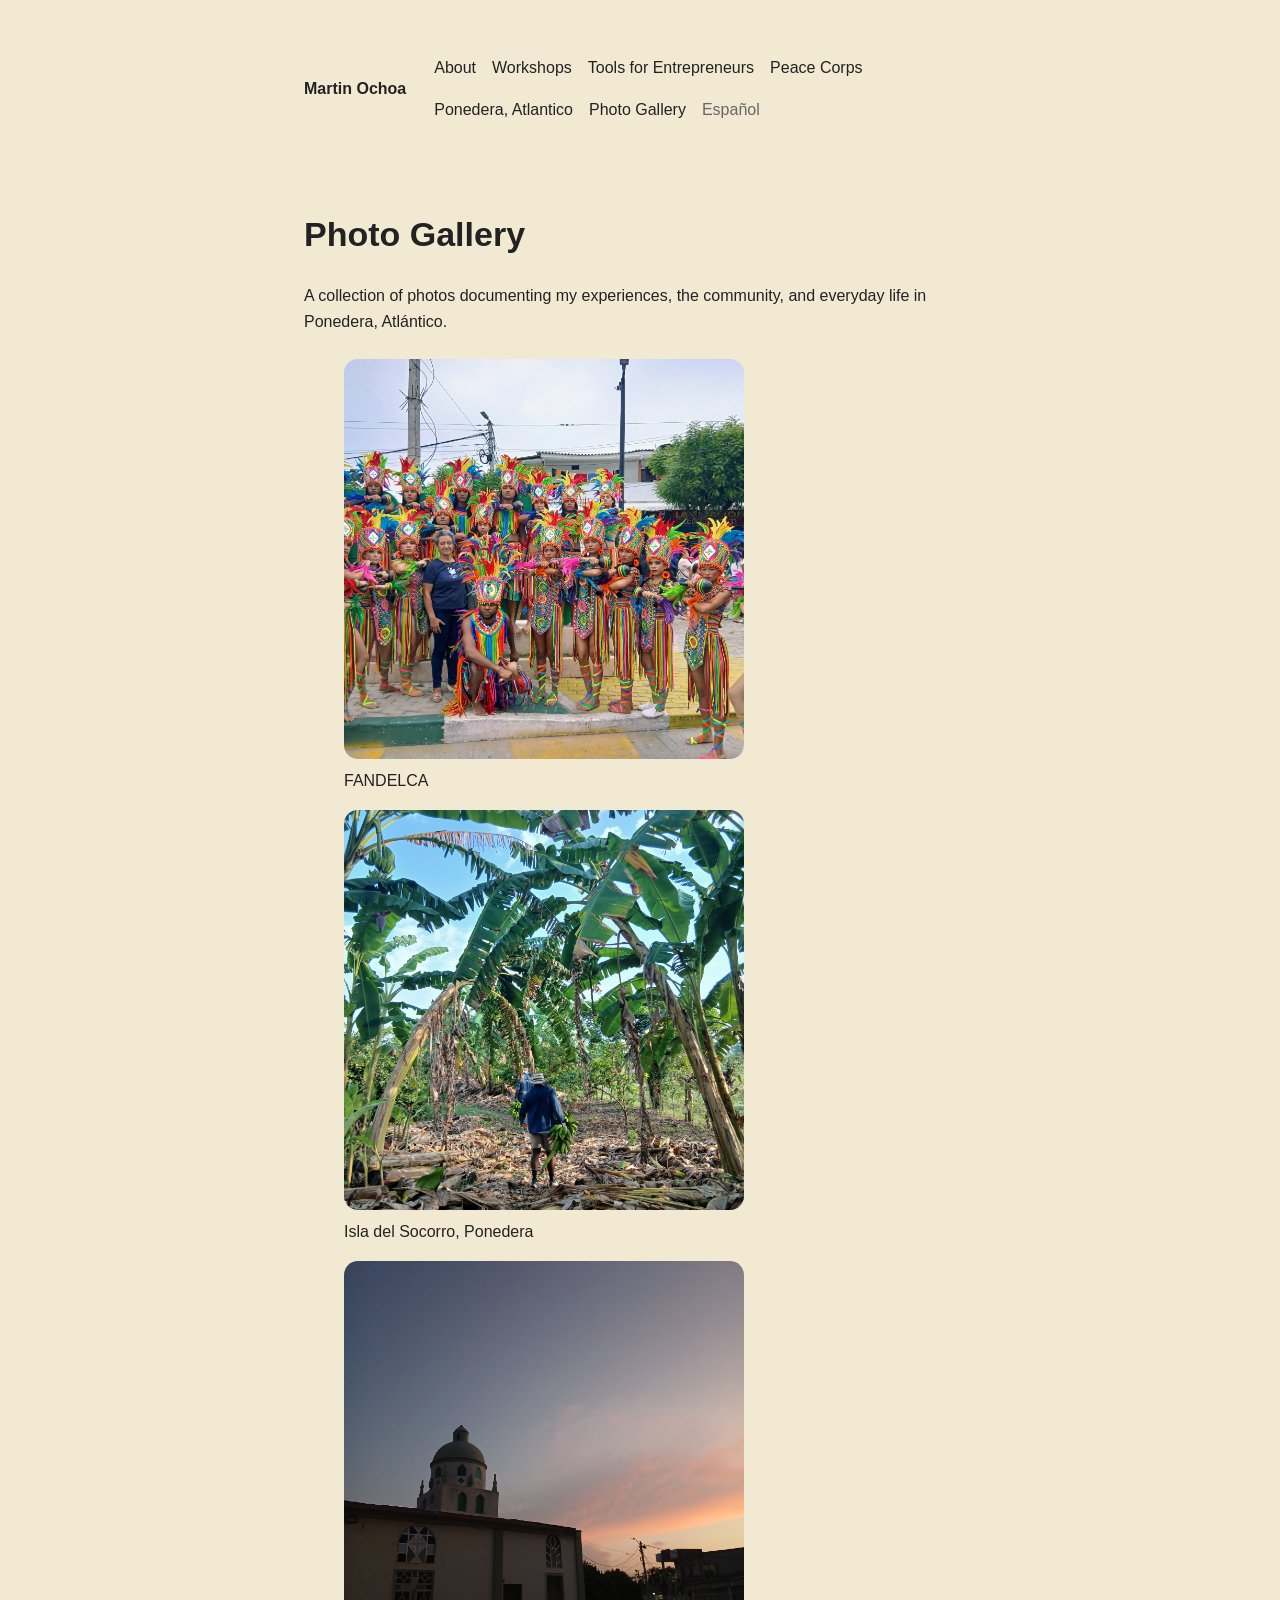
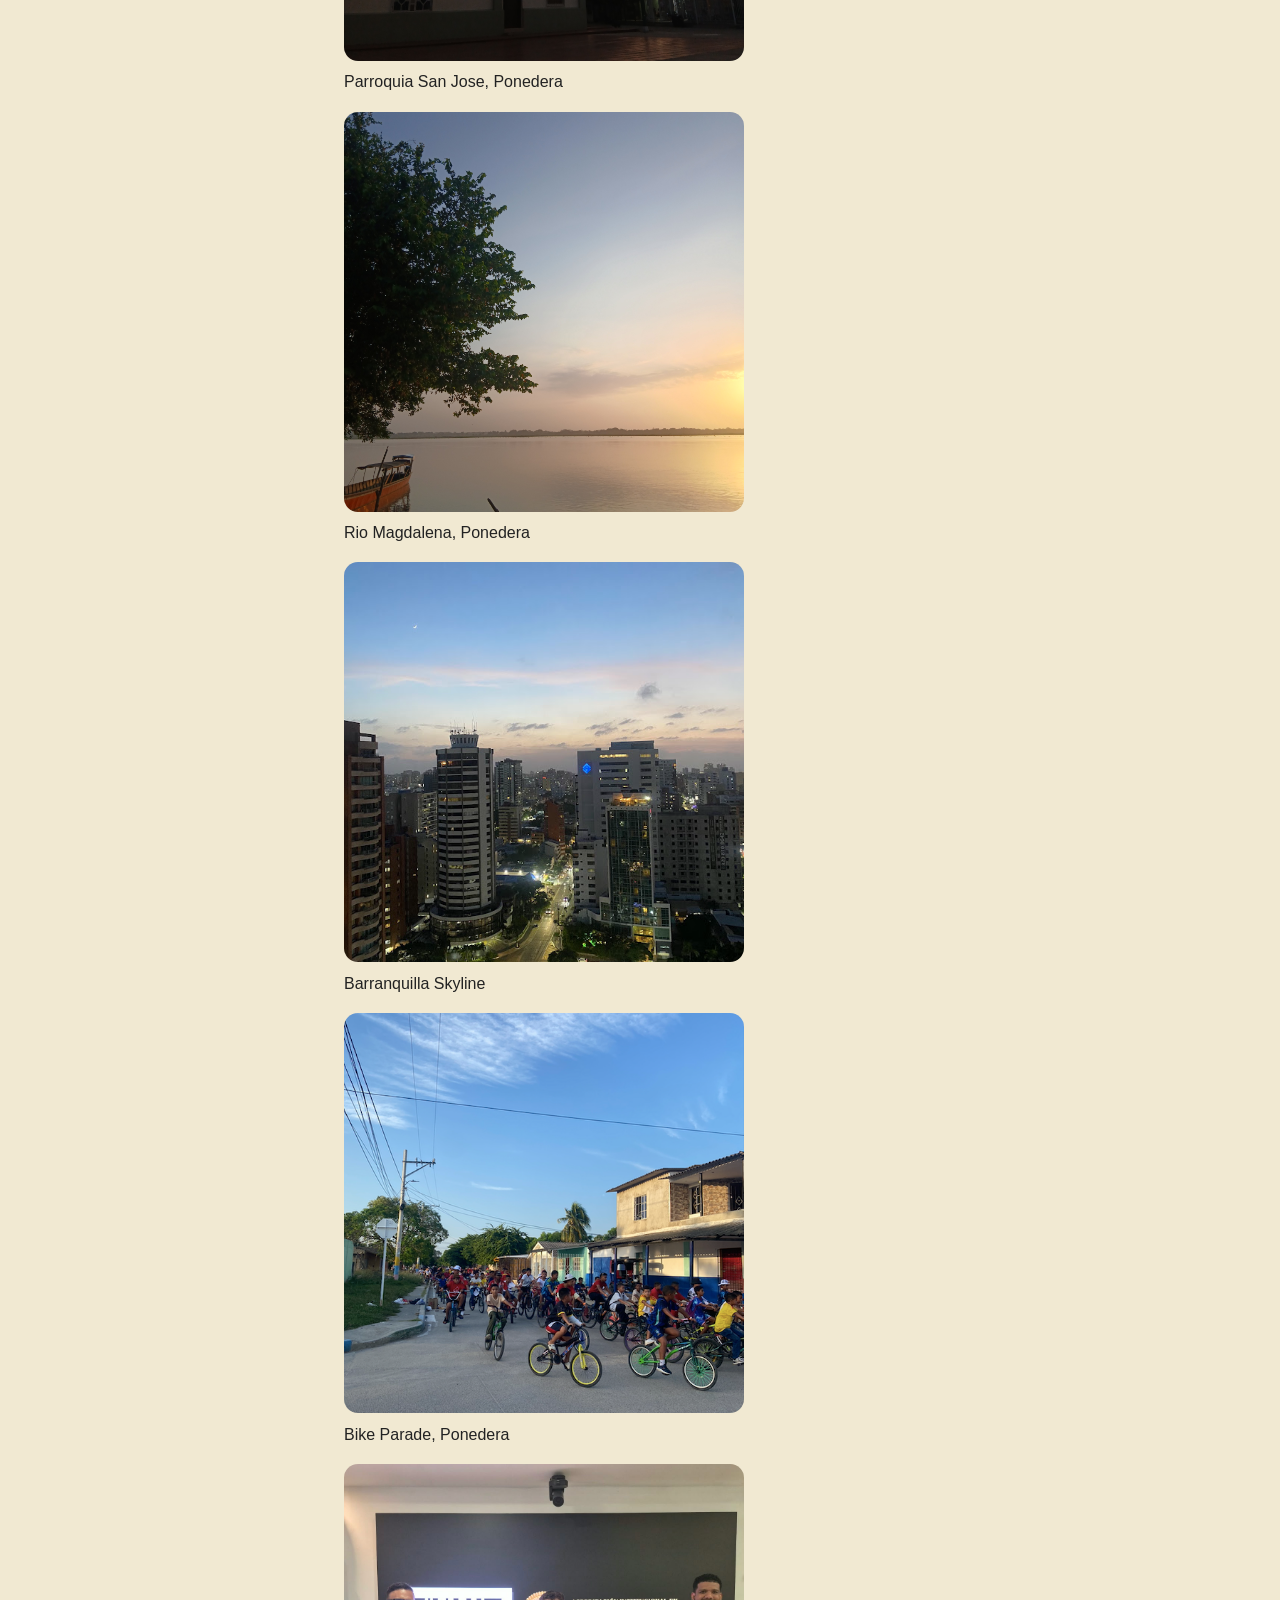
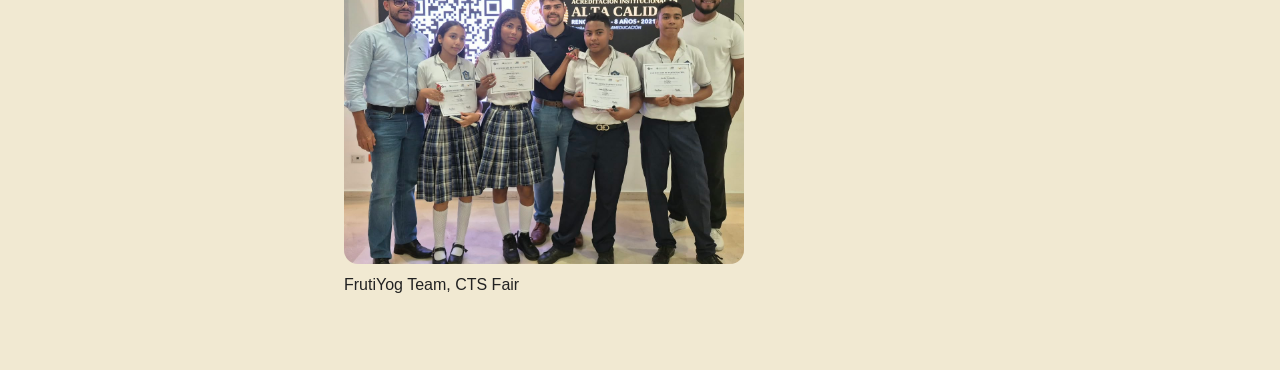
==== commit 5fc54ff2: "Add new photo section for Entrepreneurship Fair" ====
--- a/gallery.html
+++ b/gallery.html
@@ -215,6 +215,24 @@
              </figcaption>
         
         </figure>
+            <!-- PHOTO 7 -->
+
+        <figure>
+
+          <img
+            src="CTSPonTeam.jpg"
+            alt="CTSFair"
+            class="imagen-Fair"
+            >
+          
+          <figcaption
+            data-en="Entrepeneurship Fair, SBU"
+            data-es="Feria de Emprendimiento, USB"
+             >
+            FrutiYog Team, CTS Fair
+             </figcaption>
+        
+        </figure>
       </div>
 
     </main>
--- a/style.css
+++ b/style.css
@@ -291,7 +291,7 @@
 .survey-link {
   color: #264bbd;
   font-family: Georgia, serif;
-  font-size: 18px;
+  font-size: 30px;
   font-weight: bold;
   text-decoration: none;
 }
@@ -299,7 +299,7 @@
 .survey-link:hover {
   olor: #264bbd;
   font-family: Georgia, serif;
-  font-size: 18px;
+  font-size: 30px;
   font-weight: bold;
   text-decoration: none;
   text-decoration: underline;
